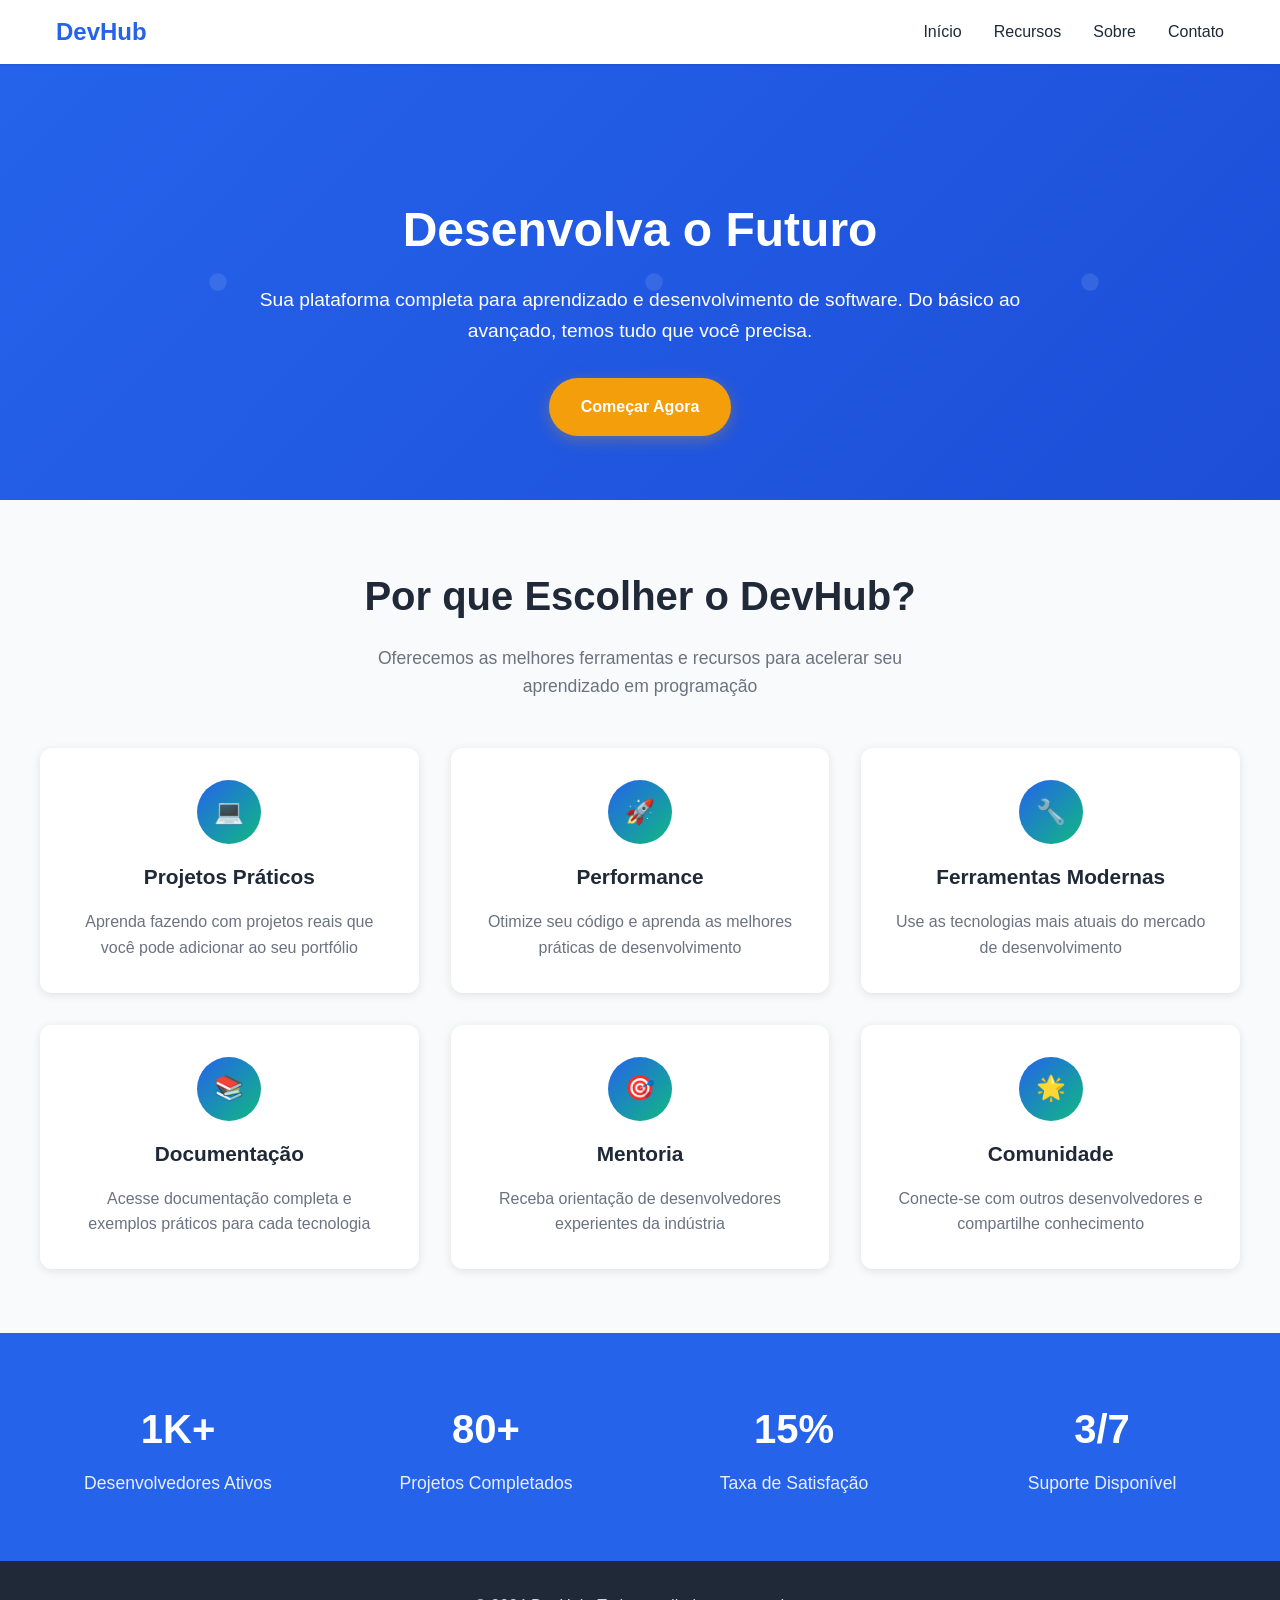
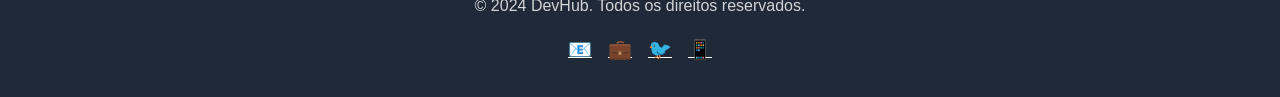
==== index.html @ 757f59b2 "Algumas alterações nos primeiros arquivos, assim como a adição dos tópicos 3-8" ====
<!DOCTYPE html>
<html lang="pt-BR">
<head>
    <meta charset="UTF-8">
    <meta name="viewport" content="width=device-width, initial-scale=1.0">
    <title>DevHub - Sua Central de Desenvolvimento</title>
    <style>
        * {
            margin: 0;
            padding: 0;
            box-sizing: border-box;
        }

        :root {
            --primary-color: #2563eb;
            --primary-dark: #1d4ed8;
            --secondary-color: #10b981;
            --accent-color: #f59e0b;
            --text-primary: #1f2937;
            --text-secondary: #6b7280;
            --background: #ffffff;
            --surface: #f9fafb;
            --border: #e5e7eb;
        }

        body {
            font-family: 'Segoe UI', Tahoma, Geneva, Verdana, sans-serif;
            line-height: 1.6;
            color: var(--text-primary);
            background: var(--background);
        }

        /* Header */
        .header {
            background: var(--background);
            box-shadow: 0 1px 3px 0 rgba(0, 0, 0, 0.1);
            position: fixed;
            width: 100%;
            top: 0;
            z-index: 1000;
            transition: background 0.3s ease;
        }

        .nav-container {
            max-width: 1200px;
            margin: 0 auto;
            padding: 0 1rem;
            display: flex;
            justify-content: space-between;
            align-items: center;
            height: 4rem;
        }

        .logo {
            font-size: 1.5rem;
            font-weight: bold;
            color: var(--primary-color);
            text-decoration: none;
        }

        .nav-menu {
            display: flex;
            list-style: none;
            gap: 2rem;
        }

        .nav-link {
            text-decoration: none;
            color: var(--text-primary);
            font-weight: 500;
            transition: color 0.3s ease;
        }

        .nav-link:hover {
            color: var(--primary-color);
        }

        .hamburger {
            display: none;
            flex-direction: column;
            cursor: pointer;
        }

        .hamburger span {
            width: 25px;
            height: 3px;
            background: var(--text-primary);
            margin: 3px 0;
            transition: 0.3s;
        }

        /* Hero Section */
        .hero {
            background: linear-gradient(135deg, var(--primary-color) 0%, var(--primary-dark) 100%);
            color: white;
            padding: 8rem 1rem 4rem;
            text-align: center;
            margin-top: 4rem;
            position: relative;
            overflow: hidden;
        }

        .hero::before {
            content: '';
            position: absolute;
            top: 0;
            left: 0;
            right: 0;
            bottom: 0;
            background: url('data:image/svg+xml,<svg xmlns="http://www.w3.org/2000/svg" viewBox="0 0 100 100"><circle cx="50" cy="50" r="2" fill="white" opacity="0.1"/></svg>') repeat;
            animation: float 20s infinite linear;
        }

        @keyframes float {
            0% { transform: translateY(0) translateX(0); }
            100% { transform: translateY(-100px) translateX(-100px); }
        }

        .hero-container {
            max-width: 800px;
            margin: 0 auto;
            position: relative;
            z-index: 1;
        }

        .hero h1 {
            font-size: 3rem;
            margin-bottom: 1rem;
            font-weight: 700;
        }

        .hero p {
            font-size: 1.2rem;
            margin-bottom: 2rem;
            opacity: 0.9;
        }

        .cta-button {
            display: inline-block;
            background: var(--accent-color);
            color: white;
            padding: 1rem 2rem;
            text-decoration: none;
            border-radius: 50px;
            font-weight: 600;
            transition: all 0.3s ease;
            box-shadow: 0 4px 15px rgba(245, 158, 11, 0.3);
        }

        .cta-button:hover {
            background: #d97706;
            transform: translateY(-2px);
            box-shadow: 0 6px 20px rgba(245, 158, 11, 0.4);
        }

        /* Features Section */
        .features {
            padding: 4rem 1rem;
            background: var(--surface);
        }

        .container {
            max-width: 1200px;
            margin: 0 auto;
        }

        .section-title {
            text-align: center;
            margin-bottom: 3rem;
        }

        .section-title h2 {
            font-size: 2.5rem;
            margin-bottom: 1rem;
            color: var(--text-primary);
        }

        .section-title p {
            font-size: 1.1rem;
            color: var(--text-secondary);
            max-width: 600px;
            margin: 0 auto;
        }

        .features-grid {
            display: grid;
            grid-template-columns: repeat(auto-fit, minmax(300px, 1fr));
            gap: 2rem;
        }

        .feature-card {
            background: white;
            padding: 2rem;
            border-radius: 12px;
            text-align: center;
            box-shadow: 0 2px 10px rgba(0, 0, 0, 0.1);
            transition: transform 0.3s ease, box-shadow 0.3s ease;
        }

        .feature-card:hover {
            transform: translateY(-5px);
            box-shadow: 0 10px 25px rgba(0, 0, 0, 0.15);
        }

        .feature-icon {
            width: 4rem;
            height: 4rem;
            background: linear-gradient(135deg, var(--primary-color), var(--secondary-color));
            border-radius: 50%;
            display: flex;
            align-items: center;
            justify-content: center;
            margin: 0 auto 1rem;
            color: white;
            font-size: 1.5rem;
        }

        .feature-card h3 {
            font-size: 1.3rem;
            margin-bottom: 1rem;
            color: var(--text-primary);
        }

        .feature-card p {
            color: var(--text-secondary);
            line-height: 1.6;
        }

        /* Stats Section */
        .stats {
            background: var(--primary-color);
            color: white;
            padding: 4rem 1rem;
        }

        .stats-grid {
            display: grid;
            grid-template-columns: repeat(auto-fit, minmax(200px, 1fr));
            gap: 2rem;
            text-align: center;
        }

        .stat-item h3 {
            font-size: 2.5rem;
            margin-bottom: 0.5rem;
            font-weight: 700;
        }

        .stat-item p {
            opacity: 0.9;
            font-size: 1.1rem;
        }

        /* Footer */
        .footer {
            background: var(--text-primary);
            color: white;
            text-align: center;
            padding: 2rem 1rem;
        }

        .footer p {
            opacity: 0.8;
            margin-bottom: 1rem;
        }

        .social-links {
            display: flex;
            justify-content: center;
            gap: 1rem;
        }

        .social-link {
            color: white;
            font-size: 1.2rem;
            transition: color 0.3s ease;
        }

        .social-link:hover {
            color: var(--accent-color);
        }

        /* Responsive Design */
        @media (max-width: 768px) {
            .nav-menu {
                display: none;
                position: absolute;
                top: 100%;
                left: 0;
                width: 100%;
                background: white;
                flex-direction: column;
                padding: 1rem;
                box-shadow: 0 2px 10px rgba(0, 0, 0, 0.1);
            }

            .nav-menu.active {
                display: flex;
            }

            .hamburger {
                display: flex;
            }

            .hero h1 {
                font-size: 2rem;
            }

            .hero p {
                font-size: 1rem;
            }

            .section-title h2 {
                font-size: 2rem;
            }
        }

        /* Scroll Animation */
        .fade-in {
            opacity: 0;
            transform: translateY(20px);
            transition: all 0.6s ease;
        }

        .fade-in.visible {
            opacity: 1;
            transform: translateY(0);
        }
    </style>
</head>
<body>
<!-- Header -->
<header class="header">
    <nav class="nav-container">
        <a href="#" class="logo">DevHub</a>
        <ul class="nav-menu" id="nav-menu">
            <li><a href="#home" class="nav-link">Início</a></li>
            <li><a href="#features" class="nav-link">Recursos</a></li>
            <li><a href="#about" class="nav-link">Sobre</a></li>
            <li><a href="#contact" class="nav-link">Contato</a></li>
        </ul>
        <div class="hamburger" id="hamburger">
            <span></span>
            <span></span>
            <span></span>
        </div>
    </nav>
</header>

<!-- Hero Section -->
<section class="hero" id="home">
    <div class="hero-container">
        <h1 class="fade-in">Desenvolva o Futuro</h1>
        <p class="fade-in">Sua plataforma completa para aprendizado e desenvolvimento de software. Do básico ao avançado, temos tudo que você precisa.</p>
        <a href="#features" class="cta-button fade-in">Começar Agora</a>
    </div>
</section>

<!-- Features Section -->
<section class="features" id="features">
    <div class="container">
        <div class="section-title fade-in">
            <h2>Por que Escolher o DevHub?</h2>
            <p>Oferecemos as melhores ferramentas e recursos para acelerar seu aprendizado em programação</p>
        </div>
        <div class="features-grid">
            <div class="feature-card fade-in">
                <div class="feature-icon">💻</div>
                <h3>Projetos Práticos</h3>
                <p>Aprenda fazendo com projetos reais que você pode adicionar ao seu portfólio</p>
            </div>
            <div class="feature-card fade-in">
                <div class="feature-icon">🚀</div>
                <h3>Performance</h3>
                <p>Otimize seu código e aprenda as melhores práticas de desenvolvimento</p>
            </div>
            <div class="feature-card fade-in">
                <div class="feature-icon">🔧</div>
                <h3>Ferramentas Modernas</h3>
                <p>Use as tecnologias mais atuais do mercado de desenvolvimento</p>
            </div>
            <div class="feature-card fade-in">
                <div class="feature-icon">📚</div>
                <h3>Documentação</h3>
                <p>Acesse documentação completa e exemplos práticos para cada tecnologia</p>
            </div>
            <div class="feature-card fade-in">
                <div class="feature-icon">🎯</div>
                <h3>Mentoria</h3>
                <p>Receba orientação de desenvolvedores experientes da indústria</p>
            </div>
            <div class="feature-card fade-in">
                <div class="feature-icon">🌟</div>
                <h3>Comunidade</h3>
                <p>Conecte-se com outros desenvolvedores e compartilhe conhecimento</p>
            </div>
        </div>
    </div>
</section>

<!-- Stats Section -->
<section class="stats">
    <div class="container">
        <div class="stats-grid">
            <div class="stat-item fade-in">
                <h3>10K+</h3>
                <p>Desenvolvedores Ativos</p>
            </div>
            <div class="stat-item fade-in">
                <h3>500+</h3>
                <p>Projetos Completados</p>
            </div>
            <div class="stat-item fade-in">
                <h3>95%</h3>
                <p>Taxa de Satisfação</p>
            </div>
            <div class="stat-item fade-in">
                <h3>24/7</h3>
                <p>Suporte Disponível</p>
            </div>
        </div>
    </div>
</section>

<!-- Footer -->
<footer class="footer">
    <div class="container">
        <p>&copy; 2024 DevHub. Todos os direitos reservados.</p>
        <div class="social-links">
            <a href="#" class="social-link">📧</a>
            <a href="#" class="social-link">💼</a>
            <a href="#" class="social-link">🐦</a>
            <a href="#" class="social-link">📱</a>
        </div>
    </div>
</footer>

<script>
    // Mobile menu toggle
    const hamburger = document.getElementById('hamburger');
    const navMenu = document.getElementById('nav-menu');

    hamburger.addEventListener('click', () => {
        navMenu.classList.toggle('active');
        hamburger.classList.toggle('active');
    });

    // Smooth scrolling for navigation links
    document.querySelectorAll('a[href^="#"]').forEach(anchor => {
        anchor.addEventListener('click', function (e) {
            e.preventDefault();
            const target = document.querySelector(this.getAttribute('href'));
            if (target) {
                target.scrollIntoView({
                    behavior: 'smooth',
                    block: 'start'
                });
            }
            // Close mobile menu after clicking
            navMenu.classList.remove('active');
        });
    });

    // Intersection Observer for animations
    const observerOptions = {
        threshold: 0.1,
        rootMargin: '0px 0px -100px 0px'
    };

    const observer = new IntersectionObserver((entries) => {
        entries.forEach(entry => {
            if (entry.isIntersecting) {
                entry.target.classList.add('visible');
            }
        });
    }, observerOptions);

    // Observe all fade-in elements
    document.querySelectorAll('.fade-in').forEach(el => {
        observer.observe(el);
    });

    // Header background change on scroll
    window.addEventListener('scroll', () => {
        const header = document.querySelector('.header');
        if (window.scrollY > 100) {
            header.style.background = 'rgba(255, 255, 255, 0.95)';
            header.style.backdropFilter = 'blur(10px)';
        } else {
            header.style.background = 'var(--background)';
            header.style.backdropFilter = 'none';
        }
    });

    // Counter animation for stats
    const animateCounter = (element, target) => {
        let current = 0;
        const increment = target / 100;
        const timer = setInterval(() => {
            current += increment;
            if (current >= target) {
                element.textContent = target;
                clearInterval(timer);
            } else {
                element.textContent = Math.floor(current);
            }
        }, 20);
    };

    // Animate stats when visible
    const statsObserver = new IntersectionObserver((entries) => {
        entries.forEach(entry => {
            if (entry.isIntersecting) {
                const statItems = entry.target.querySelectorAll('.stat-item h3');
                const values = ['10000', '500', '95', '24'];
                const suffixes = ['K+', '+', '%', '/7'];

                statItems.forEach((item, index) => {
                    const targetValue = parseInt(values[index]);
                    let current = 0;
                    const increment = targetValue / 50;

                    const timer = setInterval(() => {
                        current += increment;
                        if (current >= targetValue) {
                            item.textContent = values[index] === '10000' ? '10K+' :
                                values[index] === '500' ? '500+' :
                                    values[index] === '95' ? '95%' : '24/7';
                            clearInterval(timer);
                        } else {
                            const displayValue = values[index] === '10000' ?
                                Math.floor(current / 1000) + 'K+' :
                                Math.floor(current) + suffixes[index];
                            item.textContent = displayValue;
                        }
                    }, 50);
                });

                statsObserver.unobserve(entry.target);
            }
        });
    }, { threshold: 0.5 });

    const statsSection = document.querySelector('.stats');
    if (statsSection) {
        statsObserver.observe(statsSection);
    }
</script>
</body>
</html>
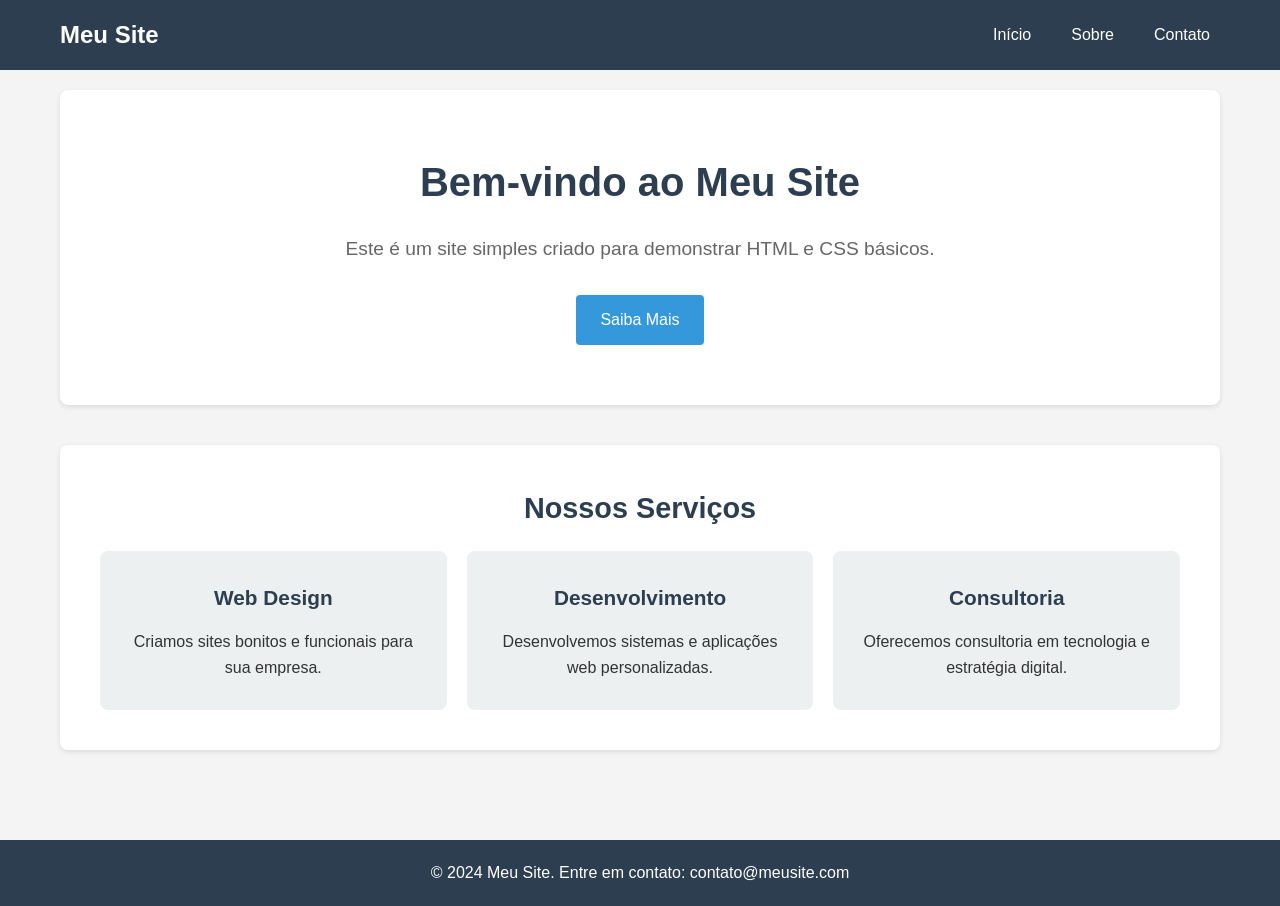
==== commit f9d59369: "Alterações nos arquivos html e adição do tópico 9" ====
--- a/index.html
+++ b/index.html
@@ -3,548 +3,49 @@
 <head>
     <meta charset="UTF-8">
     <meta name="viewport" content="width=device-width, initial-scale=1.0">
-    <title>DevHub - Sua Central de Desenvolvimento</title>
-    <style>
-        * {
-            margin: 0;
-            padding: 0;
-            box-sizing: border-box;
-        }
-
-        :root {
-            --primary-color: #2563eb;
-            --primary-dark: #1d4ed8;
-            --secondary-color: #10b981;
-            --accent-color: #f59e0b;
-            --text-primary: #1f2937;
-            --text-secondary: #6b7280;
-            --background: #ffffff;
-            --surface: #f9fafb;
-            --border: #e5e7eb;
-        }
-
-        body {
-            font-family: 'Segoe UI', Tahoma, Geneva, Verdana, sans-serif;
-            line-height: 1.6;
-            color: var(--text-primary);
-            background: var(--background);
-        }
-
-        /* Header */
-        .header {
-            background: var(--background);
-            box-shadow: 0 1px 3px 0 rgba(0, 0, 0, 0.1);
-            position: fixed;
-            width: 100%;
-            top: 0;
-            z-index: 1000;
-            transition: background 0.3s ease;
-        }
-
-        .nav-container {
-            max-width: 1200px;
-            margin: 0 auto;
-            padding: 0 1rem;
-            display: flex;
-            justify-content: space-between;
-            align-items: center;
-            height: 4rem;
-        }
-
-        .logo {
-            font-size: 1.5rem;
-            font-weight: bold;
-            color: var(--primary-color);
-            text-decoration: none;
-        }
-
-        .nav-menu {
-            display: flex;
-            list-style: none;
-            gap: 2rem;
-        }
-
-        .nav-link {
-            text-decoration: none;
-            color: var(--text-primary);
-            font-weight: 500;
-            transition: color 0.3s ease;
-        }
-
-        .nav-link:hover {
-            color: var(--primary-color);
-        }
-
-        .hamburger {
-            display: none;
-            flex-direction: column;
-            cursor: pointer;
-        }
-
-        .hamburger span {
-            width: 25px;
-            height: 3px;
-            background: var(--text-primary);
-            margin: 3px 0;
-            transition: 0.3s;
-        }
-
-        /* Hero Section */
-        .hero {
-            background: linear-gradient(135deg, var(--primary-color) 0%, var(--primary-dark) 100%);
-            color: white;
-            padding: 8rem 1rem 4rem;
-            text-align: center;
-            margin-top: 4rem;
-            position: relative;
-            overflow: hidden;
-        }
-
-        .hero::before {
-            content: '';
-            position: absolute;
-            top: 0;
-            left: 0;
-            right: 0;
-            bottom: 0;
-            background: url('data:image/svg+xml,<svg xmlns="http://www.w3.org/2000/svg" viewBox="0 0 100 100"><circle cx="50" cy="50" r="2" fill="white" opacity="0.1"/></svg>') repeat;
-            animation: float 20s infinite linear;
-        }
-
-        @keyframes float {
-            0% { transform: translateY(0) translateX(0); }
-            100% { transform: translateY(-100px) translateX(-100px); }
-        }
-
-        .hero-container {
-            max-width: 800px;
-            margin: 0 auto;
-            position: relative;
-            z-index: 1;
-        }
-
-        .hero h1 {
-            font-size: 3rem;
-            margin-bottom: 1rem;
-            font-weight: 700;
-        }
-
-        .hero p {
-            font-size: 1.2rem;
-            margin-bottom: 2rem;
-            opacity: 0.9;
-        }
-
-        .cta-button {
-            display: inline-block;
-            background: var(--accent-color);
-            color: white;
-            padding: 1rem 2rem;
-            text-decoration: none;
-            border-radius: 50px;
-            font-weight: 600;
-            transition: all 0.3s ease;
-            box-shadow: 0 4px 15px rgba(245, 158, 11, 0.3);
-        }
-
-        .cta-button:hover {
-            background: #d97706;
-            transform: translateY(-2px);
-            box-shadow: 0 6px 20px rgba(245, 158, 11, 0.4);
-        }
-
-        /* Features Section */
-        .features {
-            padding: 4rem 1rem;
-            background: var(--surface);
-        }
-
-        .container {
-            max-width: 1200px;
-            margin: 0 auto;
-        }
-
-        .section-title {
-            text-align: center;
-            margin-bottom: 3rem;
-        }
-
-        .section-title h2 {
-            font-size: 2.5rem;
-            margin-bottom: 1rem;
-            color: var(--text-primary);
-        }
-
-        .section-title p {
-            font-size: 1.1rem;
-            color: var(--text-secondary);
-            max-width: 600px;
-            margin: 0 auto;
-        }
-
-        .features-grid {
-            display: grid;
-            grid-template-columns: repeat(auto-fit, minmax(300px, 1fr));
-            gap: 2rem;
-        }
-
-        .feature-card {
-            background: white;
-            padding: 2rem;
-            border-radius: 12px;
-            text-align: center;
-            box-shadow: 0 2px 10px rgba(0, 0, 0, 0.1);
-            transition: transform 0.3s ease, box-shadow 0.3s ease;
-        }
-
-        .feature-card:hover {
-            transform: translateY(-5px);
-            box-shadow: 0 10px 25px rgba(0, 0, 0, 0.15);
-        }
-
-        .feature-icon {
-            width: 4rem;
-            height: 4rem;
-            background: linear-gradient(135deg, var(--primary-color), var(--secondary-color));
-            border-radius: 50%;
-            display: flex;
-            align-items: center;
-            justify-content: center;
-            margin: 0 auto 1rem;
-            color: white;
-            font-size: 1.5rem;
-        }
-
-        .feature-card h3 {
-            font-size: 1.3rem;
-            margin-bottom: 1rem;
-            color: var(--text-primary);
-        }
-
-        .feature-card p {
-            color: var(--text-secondary);
-            line-height: 1.6;
-        }
-
-        /* Stats Section */
-        .stats {
-            background: var(--primary-color);
-            color: white;
-            padding: 4rem 1rem;
-        }
-
-        .stats-grid {
-            display: grid;
-            grid-template-columns: repeat(auto-fit, minmax(200px, 1fr));
-            gap: 2rem;
-            text-align: center;
-        }
-
-        .stat-item h3 {
-            font-size: 2.5rem;
-            margin-bottom: 0.5rem;
-            font-weight: 700;
-        }
-
-        .stat-item p {
-            opacity: 0.9;
-            font-size: 1.1rem;
-        }
-
-        /* Footer */
-        .footer {
-            background: var(--text-primary);
-            color: white;
-            text-align: center;
-            padding: 2rem 1rem;
-        }
-
-        .footer p {
-            opacity: 0.8;
-            margin-bottom: 1rem;
-        }
-
-        .social-links {
-            display: flex;
-            justify-content: center;
-            gap: 1rem;
-        }
-
-        .social-link {
-            color: white;
-            font-size: 1.2rem;
-            transition: color 0.3s ease;
-        }
-
-        .social-link:hover {
-            color: var(--accent-color);
-        }
-
-        /* Responsive Design */
-        @media (max-width: 768px) {
-            .nav-menu {
-                display: none;
-                position: absolute;
-                top: 100%;
-                left: 0;
-                width: 100%;
-                background: white;
-                flex-direction: column;
-                padding: 1rem;
-                box-shadow: 0 2px 10px rgba(0, 0, 0, 0.1);
-            }
-
-            .nav-menu.active {
-                display: flex;
-            }
-
-            .hamburger {
-                display: flex;
-            }
-
-            .hero h1 {
-                font-size: 2rem;
-            }
-
-            .hero p {
-                font-size: 1rem;
-            }
-
-            .section-title h2 {
-                font-size: 2rem;
-            }
-        }
-
-        /* Scroll Animation */
-        .fade-in {
-            opacity: 0;
-            transform: translateY(20px);
-            transition: all 0.6s ease;
-        }
-
-        .fade-in.visible {
-            opacity: 1;
-            transform: translateY(0);
-        }
-    </style>
+    <title>Meu Site</title>
+    <link rel="stylesheet" href="style.css">
 </head>
 <body>
-<!-- Header -->
-<header class="header">
-    <nav class="nav-container">
-        <a href="#" class="logo">DevHub</a>
-        <ul class="nav-menu" id="nav-menu">
-            <li><a href="#home" class="nav-link">Início</a></li>
-            <li><a href="#features" class="nav-link">Recursos</a></li>
-            <li><a href="#about" class="nav-link">Sobre</a></li>
-            <li><a href="#contact" class="nav-link">Contato</a></li>
+<header>
+    <nav>
+        <h1>Meu Site</h1>
+        <ul>
+            <li><a href="index.html">Início</a></li>
+            <li><a href="sobre.html">Sobre</a></li>
+            <li><a href="#contato">Contato</a></li>
         </ul>
-        <div class="hamburger" id="hamburger">
-            <span></span>
-            <span></span>
-            <span></span>
-        </div>
     </nav>
 </header>
 
-<!-- Hero Section -->
-<section class="hero" id="home">
-    <div class="hero-container">
-        <h1 class="fade-in">Desenvolva o Futuro</h1>
-        <p class="fade-in">Sua plataforma completa para aprendizado e desenvolvimento de software. Do básico ao avançado, temos tudo que você precisa.</p>
-        <a href="#features" class="cta-button fade-in">Começar Agora</a>
-    </div>
-</section>
+<main>
+    <section class="hero">
+        <h2>Bem-vindo ao Meu Site</h2>
+        <p>Este é um site simples criado para demonstrar HTML e CSS básicos.</p>
+        <a href="sobre.html" class="botao">Saiba Mais</a>
+    </section>
 
-<!-- Features Section -->
-<section class="features" id="features">
-    <div class="container">
-        <div class="section-title fade-in">
-            <h2>Por que Escolher o DevHub?</h2>
-            <p>Oferecemos as melhores ferramentas e recursos para acelerar seu aprendizado em programação</p>
-        </div>
-        <div class="features-grid">
-            <div class="feature-card fade-in">
-                <div class="feature-icon">💻</div>
-                <h3>Projetos Práticos</h3>
-                <p>Aprenda fazendo com projetos reais que você pode adicionar ao seu portfólio</p>
+    <section class="servicos">
+        <h3>Nossos Serviços</h3>
+        <div class="cards">
+            <div class="card">
+                <h4>Web Design</h4>
+                <p>Criamos sites bonitos e funcionais para sua empresa.</p>
             </div>
-            <div class="feature-card fade-in">
-                <div class="feature-icon">🚀</div>
-                <h3>Performance</h3>
-                <p>Otimize seu código e aprenda as melhores práticas de desenvolvimento</p>
+            <div class="card">
+                <h4>Desenvolvimento</h4>
+                <p>Desenvolvemos sistemas e aplicações web personalizadas.</p>
             </div>
-            <div class="feature-card fade-in">
-                <div class="feature-icon">🔧</div>
-                <h3>Ferramentas Modernas</h3>
-                <p>Use as tecnologias mais atuais do mercado de desenvolvimento</p>
-            </div>
-            <div class="feature-card fade-in">
-                <div class="feature-icon">📚</div>
-                <h3>Documentação</h3>
-                <p>Acesse documentação completa e exemplos práticos para cada tecnologia</p>
-            </div>
-            <div class="feature-card fade-in">
-                <div class="feature-icon">🎯</div>
-                <h3>Mentoria</h3>
-                <p>Receba orientação de desenvolvedores experientes da indústria</p>
-            </div>
-            <div class="feature-card fade-in">
-                <div class="feature-icon">🌟</div>
-                <h3>Comunidade</h3>
-                <p>Conecte-se com outros desenvolvedores e compartilhe conhecimento</p>
+            <div class="card">
+                <h4>Consultoria</h4>
+                <p>Oferecemos consultoria em tecnologia e estratégia digital.</p>
             </div>
         </div>
-    </div>
-</section>
+    </section>
+</main>
 
-<!-- Stats Section -->
-<section class="stats">
-    <div class="container">
-        <div class="stats-grid">
-            <div class="stat-item fade-in">
-                <h3>10K+</h3>
-                <p>Desenvolvedores Ativos</p>
-            </div>
-            <div class="stat-item fade-in">
-                <h3>500+</h3>
-                <p>Projetos Completados</p>
-            </div>
-            <div class="stat-item fade-in">
-                <h3>95%</h3>
-                <p>Taxa de Satisfação</p>
-            </div>
-            <div class="stat-item fade-in">
-                <h3>24/7</h3>
-                <p>Suporte Disponível</p>
-            </div>
-        </div>
-    </div>
-</section>
-
-<!-- Footer -->
-<footer class="footer">
-    <div class="container">
-        <p>&copy; 2024 DevHub. Todos os direitos reservados.</p>
-        <div class="social-links">
-            <a href="#" class="social-link">📧</a>
-            <a href="#" class="social-link">💼</a>
-            <a href="#" class="social-link">🐦</a>
-            <a href="#" class="social-link">📱</a>
-        </div>
-    </div>
+<footer id="contato">
+    <p>© 2024 Meu Site. Entre em contato: contato@meusite.com</p>
 </footer>
-
-<script>
-    // Mobile menu toggle
-    const hamburger = document.getElementById('hamburger');
-    const navMenu = document.getElementById('nav-menu');
-
-    hamburger.addEventListener('click', () => {
-        navMenu.classList.toggle('active');
-        hamburger.classList.toggle('active');
-    });
-
-    // Smooth scrolling for navigation links
-    document.querySelectorAll('a[href^="#"]').forEach(anchor => {
-        anchor.addEventListener('click', function (e) {
-            e.preventDefault();
-            const target = document.querySelector(this.getAttribute('href'));
-            if (target) {
-                target.scrollIntoView({
-                    behavior: 'smooth',
-                    block: 'start'
-                });
-            }
-            // Close mobile menu after clicking
-            navMenu.classList.remove('active');
-        });
-    });
-
-    // Intersection Observer for animations
-    const observerOptions = {
-        threshold: 0.1,
-        rootMargin: '0px 0px -100px 0px'
-    };
-
-    const observer = new IntersectionObserver((entries) => {
-        entries.forEach(entry => {
-            if (entry.isIntersecting) {
-                entry.target.classList.add('visible');
-            }
-        });
-    }, observerOptions);
-
-    // Observe all fade-in elements
-    document.querySelectorAll('.fade-in').forEach(el => {
-        observer.observe(el);
-    });
-
-    // Header background change on scroll
-    window.addEventListener('scroll', () => {
-        const header = document.querySelector('.header');
-        if (window.scrollY > 100) {
-            header.style.background = 'rgba(255, 255, 255, 0.95)';
-            header.style.backdropFilter = 'blur(10px)';
-        } else {
-            header.style.background = 'var(--background)';
-            header.style.backdropFilter = 'none';
-        }
-    });
-
-    // Counter animation for stats
-    const animateCounter = (element, target) => {
-        let current = 0;
-        const increment = target / 100;
-        const timer = setInterval(() => {
-            current += increment;
-            if (current >= target) {
-                element.textContent = target;
-                clearInterval(timer);
-            } else {
-                element.textContent = Math.floor(current);
-            }
-        }, 20);
-    };
-
-    // Animate stats when visible
-    const statsObserver = new IntersectionObserver((entries) => {
-        entries.forEach(entry => {
-            if (entry.isIntersecting) {
-                const statItems = entry.target.querySelectorAll('.stat-item h3');
-                const values = ['10000', '500', '95', '24'];
-                const suffixes = ['K+', '+', '%', '/7'];
-
-                statItems.forEach((item, index) => {
-                    const targetValue = parseInt(values[index]);
-                    let current = 0;
-                    const increment = targetValue / 50;
-
-                    const timer = setInterval(() => {
-                        current += increment;
-                        if (current >= targetValue) {
-                            item.textContent = values[index] === '10000' ? '10K+' :
-                                values[index] === '500' ? '500+' :
-                                    values[index] === '95' ? '95%' : '24/7';
-                            clearInterval(timer);
-                        } else {
-                            const displayValue = values[index] === '10000' ?
-                                Math.floor(current / 1000) + 'K+' :
-                                Math.floor(current) + suffixes[index];
-                            item.textContent = displayValue;
-                        }
-                    }, 50);
-                });
-
-                statsObserver.unobserve(entry.target);
-            }
-        });
-    }, { threshold: 0.5 });
-
-    const statsSection = document.querySelector('.stats');
-    if (statsSection) {
-        statsObserver.observe(statsSection);
-    }
-</script>
 </body>
 </html>
--- a/style.css
+++ b/style.css
@@ -0,0 +1,232 @@
+/* Reset básico */
+* {
+    margin: 0;
+    padding: 0;
+    box-sizing: border-box;
+}
+
+/* Configurações gerais */
+body {
+    font-family: Arial, sans-serif;
+    line-height: 1.6;
+    color: #333;
+    background-color: #f4f4f4;
+}
+
+/* Header */
+header {
+    background: #2c3e50;
+    color: white;
+    padding: 1rem 0;
+}
+
+nav {
+    max-width: 1200px;
+    margin: 0 auto;
+    padding: 0 20px;
+    display: flex;
+    justify-content: space-between;
+    align-items: center;
+}
+
+nav h1 {
+    font-size: 1.5rem;
+}
+
+nav ul {
+    list-style: none;
+    display: flex;
+    gap: 20px;
+}
+
+nav a {
+    color: white;
+    text-decoration: none;
+    padding: 5px 10px;
+    border-radius: 4px;
+    transition: background 0.3s;
+}
+
+nav a:hover,
+nav a.ativo {
+    background: #34495e;
+}
+
+/* Main content */
+main {
+    max-width: 1200px;
+    margin: 0 auto;
+    padding: 20px;
+}
+
+/* Hero section */
+.hero {
+    background: white;
+    text-align: center;
+    padding: 60px 40px;
+    border-radius: 8px;
+    margin-bottom: 40px;
+    box-shadow: 0 2px 5px rgba(0,0,0,0.1);
+}
+
+.hero h2 {
+    font-size: 2.5rem;
+    margin-bottom: 20px;
+    color: #2c3e50;
+}
+
+.hero p {
+    font-size: 1.2rem;
+    margin-bottom: 30px;
+    color: #666;
+}
+
+/* Botões */
+.botao {
+    display: inline-block;
+    background: #3498db;
+    color: white;
+    padding: 12px 24px;
+    text-decoration: none;
+    border-radius: 4px;
+    transition: background 0.3s;
+}
+
+.botao:hover {
+    background: #2980b9;
+}
+
+/* Seções */
+section {
+    background: white;
+    padding: 40px;
+    margin-bottom: 30px;
+    border-radius: 8px;
+    box-shadow: 0 2px 5px rgba(0,0,0,0.1);
+}
+
+section h3 {
+    font-size: 1.8rem;
+    margin-bottom: 20px;
+    color: #2c3e50;
+    text-align: center;
+}
+
+/* Cards */
+.cards {
+    display: flex;
+    gap: 20px;
+    flex-wrap: wrap;
+    justify-content: center;
+}
+
+.card {
+    background: #ecf0f1;
+    padding: 30px;
+    border-radius: 8px;
+    flex: 1;
+    min-width: 250px;
+    text-align: center;
+}
+
+.card h4 {
+    font-size: 1.3rem;
+    margin-bottom: 15px;
+    color: #2c3e50;
+}
+
+/* Página Sobre */
+.sobre-intro {
+    text-align: center;
+}
+
+.sobre-intro h2 {
+    font-size: 2.2rem;
+    margin-bottom: 20px;
+    color: #2c3e50;
+}
+
+.sobre-intro p {
+    font-size: 1.2rem;
+    color: #666;
+}
+
+.historia p {
+    margin-bottom: 15px;
+    text-align: justify;
+}
+
+/* Equipe */
+.membros {
+    display: flex;
+    gap: 20px;
+    flex-wrap: wrap;
+    justify-content: center;
+}
+
+.membro {
+    background: #ecf0f1;
+    padding: 20px;
+    border-radius: 8px;
+    text-align: center;
+    flex: 1;
+    min-width: 200px;
+}
+
+.membro h4 {
+    margin-bottom: 10px;
+    color: #2c3e50;
+}
+
+/* Valores */
+.valores ul {
+    list-style: none;
+    max-width: 600px;
+    margin: 0 auto;
+}
+
+.valores li {
+    background: #ecf0f1;
+    padding: 15px;
+    margin-bottom: 10px;
+    border-radius: 4px;
+    border-left: 4px solid #3498db;
+}
+
+/* Footer */
+footer {
+    background: #2c3e50;
+    color: white;
+    text-align: center;
+    padding: 20px;
+    margin-top: 40px;
+}
+
+/* Responsividade */
+@media (max-width: 768px) {
+    nav {
+        flex-direction: column;
+        gap: 20px;
+    }
+
+    nav ul {
+        gap: 10px;
+    }
+
+    .hero h2 {
+        font-size: 2rem;
+    }
+
+    .hero p {
+        font-size: 1rem;
+    }
+
+    .cards,
+    .membros {
+        flex-direction: column;
+    }
+
+    section {
+        padding: 20px;
+    }
+}
